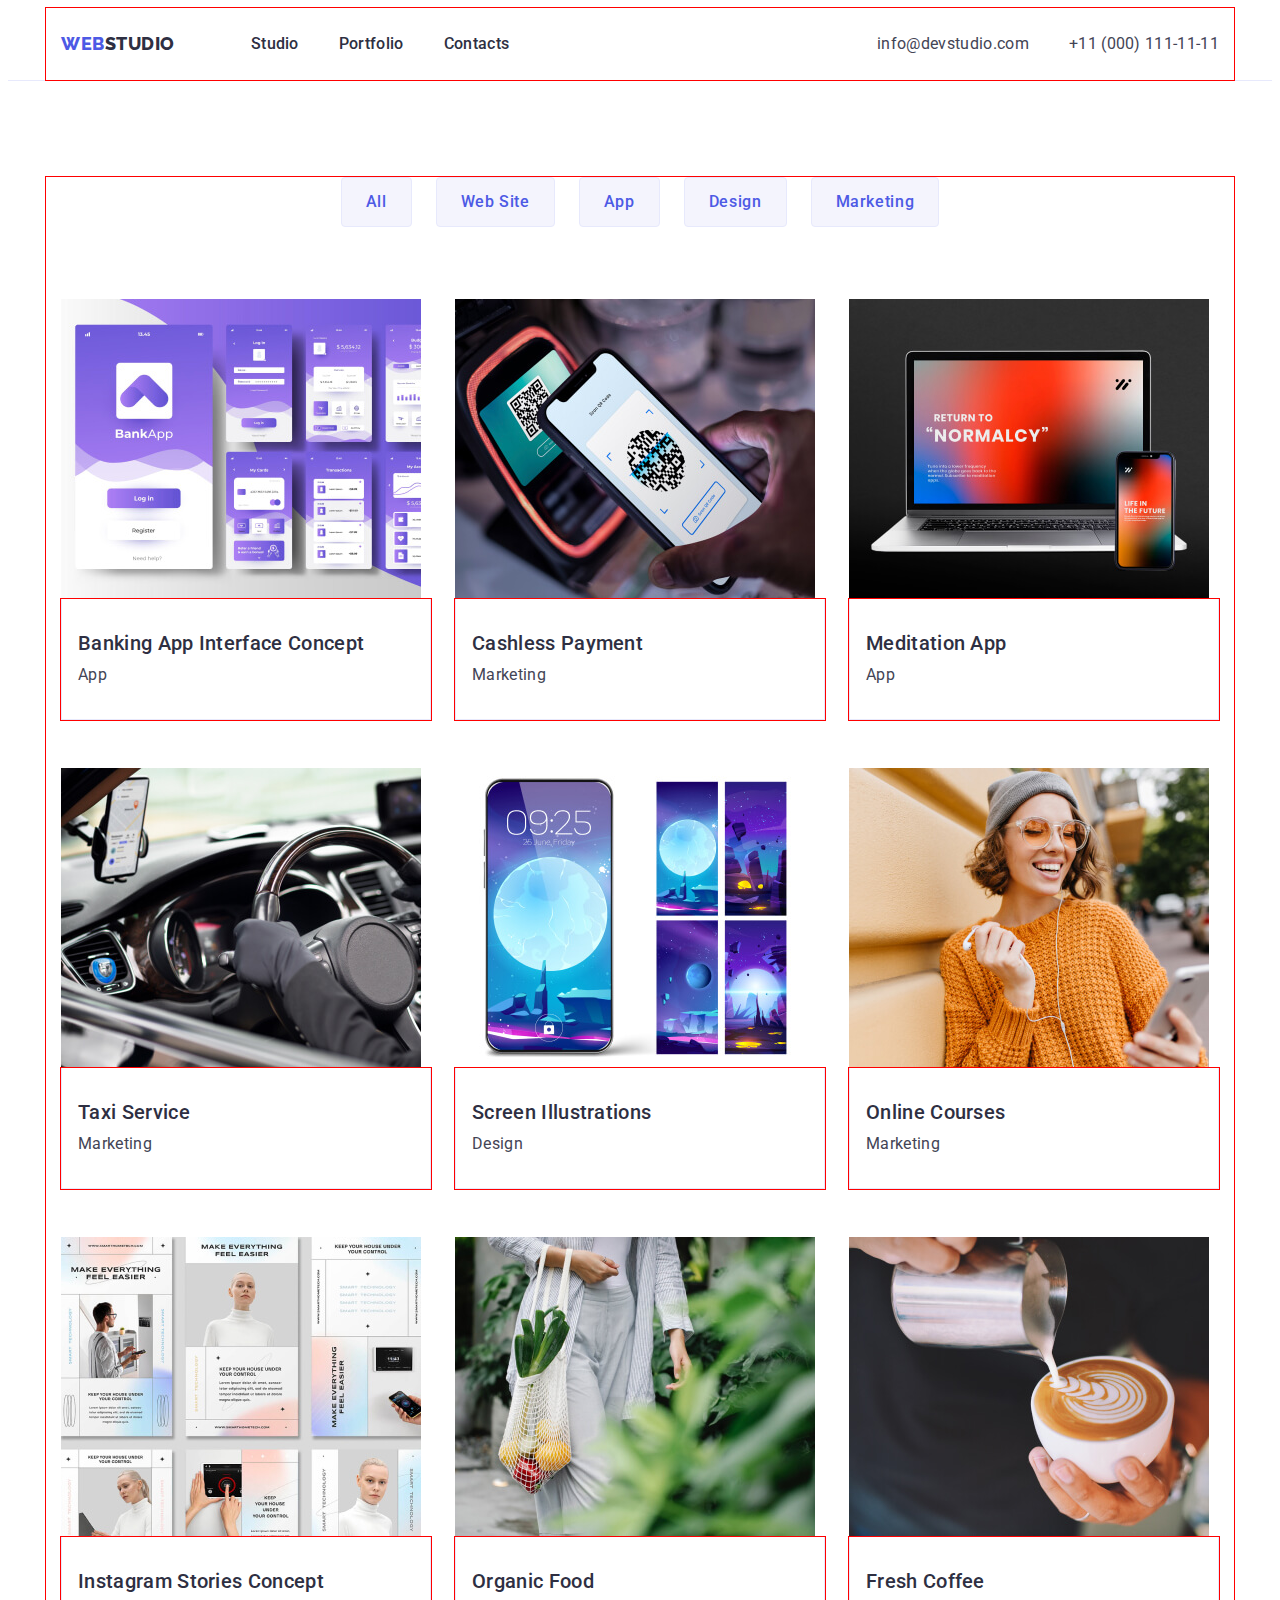
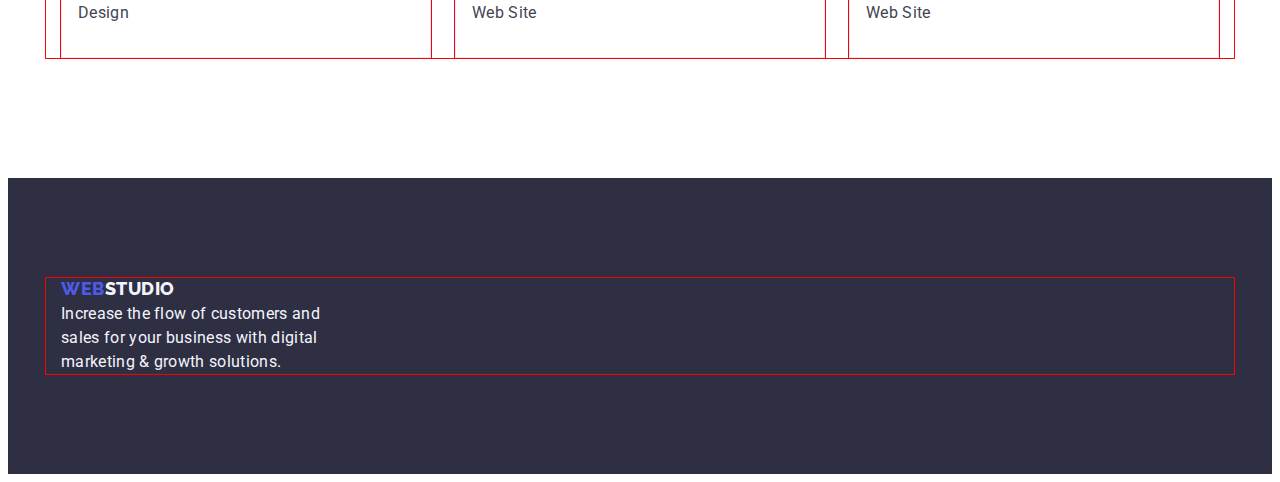
==== portfolio.html @ 62fdd1d8 "Initial commit" ====
<!DOCTYPE html>
<html lang="en">
  <head>
    <meta charset="UTF-8" />
    <meta http-equiv="X-UA-Compatible" content="IE=edge" />
    <meta name="viewport" content="width=device-width, initial-scale=1.0" />
    <title>WebStudio</title>
    <!-- Fonts -->
    <link rel="preconnect" href="https://fonts.googleapis.com" />
    <link rel="preconnect" href="https://fonts.gstatic.com" crossorigin />
    <link
      href="https://fonts.googleapis.com/css2?family=Raleway:wght@800&family=Roboto:ital,wght@0,400;0,500;1,700&display=swap"
      rel="stylesheet"
    />
    <!-- Normalize -->
    <link rel="stylesheet" href="https://cdnjs.cloudflare.com/ajax/libs/modern-normalize/1.1.0/modern-normalize.min.css" integrity="sha512-wpPYUAdjBVSE4KJnH1VR1HeZfpl1ub8YT/NKx4PuQ5NmX2tKuGu6U/JRp5y+Y8XG2tV+wKQpNHVUX03MfMFn9Q==" crossorigin="anonymous" referrerpolicy="no-referrer" />
    <link rel="stylesheet" href="./css/styles.css" />
  </head>
  <body>
    <!-- header -->
    <!-- header -->
    <header class="header">
      <div class="header-container container">
        <nav class="header-nav">
          <a class="logo-web link" href="./index.html"
            >WEB<span class="logo-black link">Studio</span></a
          >
          <ul class="list nav-menu">
            <li class="nav-item">
              <a class="nav-text link" href="./index.html">Studio</a>
            </li>
            <li class="nav-item">
              <a class="nav-text link" href="./portfolio.html">Portfolio</a>
            </li>
            <li class="nav-item">
              <a class="nav-text link" href="">Contacts</a>
            </li>
          </ul>
        </nav>
        <address>
          <ul class="list adress-menu">
            <li class="adress-item">
              <a
                class="address-text link"
                href="mailto:info@devstudio.com"
                target="_blank"
                rel="noopener noreferrer"
                >info@devstudio.com</a
              >
            </li>
            <li>
              <a class="address-text link" href="tel:+110001111111">+11 (000) 111-11-11</a>
            </li>
          </ul>
        </address>
      </div>
    </header>

    <!-- main -->
    <main>
      <!-- filter menu -->
      <section class="portfolio">
        <div class="container">
          <h1 class="h2-hidden">portfolio</h1>
          <ul class="list filter-menu">
            <li>
              <button class="button-filter" type="button">All</button>
            </li>
            <li>
              <button class="button-filter" type="button">Web Site</button>
            </li>
            <li>
              <button class="button-filter" type="button">App</button>
            </li>
            <li>
              <button class="button-filter" type="button">Design</button>
            </li>
            <li>
              <button class="button-filter" type="button">Marketing</button>
            </li>
          </ul>

          <!-- porfolio -->

          <ul class="list portfolio-menu">
            <li class="portfolio-item">
              <a class="list link" href="">
                <img
                  src="./images/img1.jpg"
                  alt="app Banking App Interface Concept"
                  width="360"
                  height="300"
                />
                <div class="portfolio-card">
                  <h2 class="subtitle subtitle-card"> Banking App Interface Concept </h2>
                  <p class="text-main text-card">App</p>
                </div>
              </a>
            </li>
            <li class="portfolio-item">
              <a class="list link" href="">
                <img
                  src="./images/img2.jpg"
                  alt="Marketing Cashless Payment"
                  width="360"
                  height="300"
                />
                <div class="portfolio-card">
                  <h2 class="subtitle subtitle-card"> Cashless Payment </h2>
                  <p class="text-main text-card">Marketing</p>
                </div>
              </a>
            </li>
            <li class="portfolio-item">
              <a class="list link" href="">
                <img src="./images/img3.jpg" alt="App Meditation App" width="360" height="300" />
                <div class="portfolio-card">
                  <h2 class="subtitle subtitle-card">Meditation App</h2>
                  <p class="text-main text-card">App</p>
                </div>
              </a>
            </li>
            <li class="portfolio-item">
              <a class="list link" href="">
                <img
                  src="./images/img4.jpg"
                  alt="Marketing Taxi Service"
                  width="360"
                  height="300"
                />
                <div class="portfolio-card">
                  <h2 class="subtitle subtitle-card"> Taxi Service </h2>
                  <p class="text-main text-card">Marketing</p>
                </div>
              </a>
            </li>
            <li class="portfolio-item">
              <a class="list link" href="">
                <img
                  src="./images/img5.jpg"
                  alt="Design Screen Illustrations"
                  width="360"
                  height="300"
                />
                <div class="portfolio-card">
                  <h2 class="subtitle subtitle-card"> Screen Illustrations </h2>
                  <p class="text-main text-card">Design</p>
                </div>
              </a>
            </li>
            <li class="portfolio-item">
              <a class="list link" href="">
                <img
                  src="./images/img6.jpg"
                  alt="Marketing Online Courses"
                  width="360"
                  height="300"
                />
                <div class="portfolio-card">
                  <h2 class="subtitle subtitle-card"> Online Courses </h2>
                  <p class="text-main text-card">Marketing</p>
                </div>
              </a>
            </li>
            <li class="portfolio-item">
              <a class="list link" href="">
                <img
                  src="./images/img7.jpg"
                  alt="Design Instagram Stories Concept"
                  width="360"
                  height="300"
                />
                <div class="portfolio-card">
                  <h2 class="subtitle subtitle-card"> Instagram Stories Concept </h2>
                  <p class="text-main text-card">Design</p>
                </div>
              </a>
            </li>
            <li class="portfolio-item">
              <a class="list link" href="">
                <img src="./images/img8.jpg" alt="Web Site Organic Food" width="360" height="300" />
                <div class="portfolio-card">
                  <h2 class="subtitle subtitle-card"> Organic Food </h2>
                  <p class="text-main text-card">Web Site</p>
                </div>
              </a>
            </li>
            <li class="portfolio-item">
              <a class="list link" href="">
                <img src="./images/img9.jpg" alt="Web Site Fresh Coffee" width="360" height="300" />
                <div class="portfolio-card">
                  <h2 class="subtitle subtitle-card"> Fresh Coffee </h2>
                  <p class="text-main text-card">Web Site</p>
                </div>
              </a>
            </li>
          </ul>
        </div>
      </section>
    </main>
    <!-- footer -->
    <footer class="footer">
      <div class="container">
        <a class="logo-web link" href="./index.html"
          >Web<span class="logo-white link">Studio</span></a
        >
        <p class="text-footer">
          Increase the flow of customers and sales for your business with digital marketing & growth
          solutions.
        </p>
      </div>
    </footer>
  </body>
</html>
---- css/styles.css ----
:root {
  --outline: 1px solid red;
  --primary-brand: #4d5ae5;
  --pressed-state: #404bbf;
  --text-main: #434455;
  --hero-background: #2e2f42;
  --light-background: #f4f4fd;
  --white-background: #ffffff;
}
/* --reset-- */
h1,
h2,
h3,
h4,
h5,
h6,
p {
  margin: 0;
}
img {
  display: block;
  max-width: 100%;
  height: auto;
}
.link {
  color: currentColor;
  text-decoration: none;
}
.list {
  list-style: none;
  padding: 0;
  margin: 0;
}

button {
  font-family: inherit;
  color: currentColor;
  cursor: pointer;
}
/* --body-- */

body {
  background-color: var(--white-background, #ffffff);
  font-family: 'Roboto', sans-serif;
  font-weight: 400;
  font-size: 16px;
  line-height: 1.5;
  letter-spacing: 0.02em;
  color: var(--text-main, #434455);
}
.text-main {
  color: var(--text-main, #434455);
  letter-spacing: 0.02em;
}
.container {
  width: 1158px;
  margin-left: auto;
  margin-right: auto;
  padding-left: 15px;
  padding-right: 15px;
  outline: var(--outline);
}
/* --header-- */
.header {
  border-bottom: 1px solid #e7e9fc;
}
.header-container {
  display: flex;
  align-items: center;
  padding-left: 15px;
  padding-right: 15px;
  justify-content: space-between;
}
.header-nav {
  display: flex;
  align-items: center;
}
.logo-web {
  display: inline-block;
  margin-right: 76px;
  font-family: 'Raleway', sans-serif;
  font-style: normal;
  font-weight: 800;
  font-size: 18px;
  line-height: 1.17;
  letter-spacing: 0.03em;
  text-transform: uppercase;
  color: var(--primary-brand, #4d5ae5);
  text-decoration: none;
}
.logo-black {
  color: var(--hero-background, #2e2f42);
}
.nav-menu {
  display: flex;
  align-items: center;
  gap: 40px;
}
/*
.nav-item. {
  margin-right: 40px;
}
*/
.nav-text {
  display: inline-block;
  padding-top: 24px;
  padding-bottom: 24px;
  font-weight: 500;
  font-size: 16px;
  line-height: 1.5;
  color: var(--hero-background, #2e2f42);
}
.text-nav:hover,
.text-nav:focus {
  color: var(--pressed-state, #404bbf);
}
/*
.nav-menu .nav-item:last-child {
  margin-right: 0px;
}
*/
.adress-menu {
  display: flex;
  align-items: center;
  gap: 40px;
}
.address-text {
  display: inline-block;
  padding-top: 24px;
  padding-bottom: 24px;
  font-style: normal;
}
.link-contact:hover,
.link-contact:focus {
  font-style: normal;
  color: var(--pressed-state, #404bbf);
}
/*
.adress-menu .adress-item:last-child {
  margin-right: 0px;
}
*/
/* --hero-- */
.hero-container {
  padding-top: 188px;
  padding-bottom: 188px;
  background-color: var(--hero-background, #2e2f42);
}
.text-hero {
  margin-left: auto;
  margin-right: auto;
  padding-bottom: 47px;
  max-width: 496px;
  font-weight: 700;
  font-size: 56px;
  line-height: 1.07;
  color: var(--white-background, #ffffff);
}
.button-order {
  display: block;
  margin-left: auto;
  margin-right: auto;
  align-items: center;
  min-width: 169px;
  height: 56px;
  border: none;
  padding: 16px 32px;
  font-weight: 500;
  letter-spacing: 0.04em;
  color: var(--white-background, #ffffff);
  background-color: var(--primary-brand, #4d5ae5);
  box-shadow: 0px 4px 4px rgba(0, 0, 0, 0.15);
  border-radius: 4px;
}
.button-order:hover,
.button-order:focus {
  color: var(--white-background, #ffffff);
  background: var(--pressed-state, #404bbf);
}
/* --advantages-- */

.advantages-container {
  padding-top: 120px;
  padding-bottom: 120px;
}
.advantages-menu {
  display: flex;
  gap: 24px;
}
.list-advantages {
  width: calc((100% - 72px) / 4);
}
/*
  width: 264px;
  margin-right: 24px;*/
/*
.container-advantages .list-advantages:last-child {
  margin-right: 0px;
}
*/
.subtitle {
  font-weight: 500;
  font-size: 20px;
  line-height: 1.2;
  color: var(--hero-background, #2e2f42);
}
.subtitle-advantages {
  margin-bottom: 8px;
}
/* --worc-- */
.work-container {
  padding-bottom: 120px;
}
.title-work {
  margin-bottom: 72px;
}
.work-menu {
  display: flex;
  gap: 24px;
  /* justify-content: space-between;*/
}

.work-item {
  width: calc((100% - 48px) / 3);
  /* margin-right: 24px;*/
}

/* --Team-- */

.team {
  padding-top: 120px;
  padding-bottom: 120px;
  background-color: var(--light-background);
}
.title-team {
  margin-bottom: 72px;
}
.title {
  font-weight: 700;
  font-size: 36px;
  line-height: 1.11;
  text-align: center;
  text-transform: capitalize;
  color: var(--hero-background, #2e2f42);
}
.team-menu {
  display: flex;
  gap: 24px;
  /*justify-content: space-between;*/
}
.team-list {
  width: calc((100% - 3 * 24px) / 4);
}
.team-card {
  padding-top: 32px;
  padding-bottom: 32px;
  padding-left: 16px;
  padding-right: 16px;
  border-radius: 0px 0px 4px 4px;
  background-color: var(--white-background, #ffffff);
}
.subtitle-team {
  margin-bottom: 8px;
  text-align: center;
}
.text-team {
  text-align: center;
}
/* --footer-- */
.footer {
  padding-top: 100px;
  padding-bottom: 100px;
  background: var(--hero-background, #2e2f42);
}
.logo-web-margin {
  margin-bottom: 16px;
}
.logo-white {
  color: var(--light-background, #f4f4fd);
}
.text-footer {
  max-width: 264px;
  display: block;
  color: var(--light-background, #f4f4fd);
}
/* --page portfolio-- */
/* --filter-- */
.portfolio {
  padding-top: 96px;
  padding-bottom: 120px;
}
.filter-menu {
  display: flex;
  justify-content: center;
  gap: 24px;
  margin-bottom: 72px;
}
.button-filter {
  padding-top: 12px;
  padding-right: 24px;
  padding-bottom: 12px;
  padding-left: 24px;
  font-family: inherit;
  background: var(--light-background, #f4f4fd);
  border: 1px solid #e7e9fc;
  border-radius: 4px;
  font-size: 16px;
  line-height: 1.5;
  letter-spacing: 0.04em;
  font-weight: 500;
  display: flex;
  align-items: center;
  text-align: center;
  color: var(--primary-brand, #4d5ae5);
}
.button-filter:hover,
.button-filter:focus {
  background: var(--pressed-state, #404bbf);
  box-shadow: 0px 3px 1px rgba(0, 0, 0, 0.1), 0px 2px 1px rgba(0, 0, 0, 0.08),
    0px 2px 2px rgba(0, 0, 0, 0.12);
  border: 1px solid transparent;
  color: var(--white-background, #ffffff);
  cursor: pointer;
}
.portfolio-menu {
  display: flex;
  flex-wrap: wrap;
  column-gap: 24px;
  row-gap: 48px;
}
.portfolio-item {
  width: calc((100% - 48px) / 3);
}
.portfolio-card {
  outline: var(--outline);
  padding: 32px 16px;
  border: 1px solid #e7e9fc;
  border-top: none;
}
/* 
.porfolio-menu div :nth-child(3n) {
  margin-right: 0px;
}
.porfolio-menu div :nth-last-child(-n + 3) {
  padding-bottom: 120px;
}
*/
.subtitle-card {
  margin-bottom: 8px;
}

.h2-hidden {
  position: absolute;
  width: 1px;
  height: 1px;
  margin: -1px;
  border: 0;
  padding: 0;
  white-space: nowrap;
  clip-path: inset(100%);
  clip: rect(0 0 0 0);
  overflow: hidden;
}
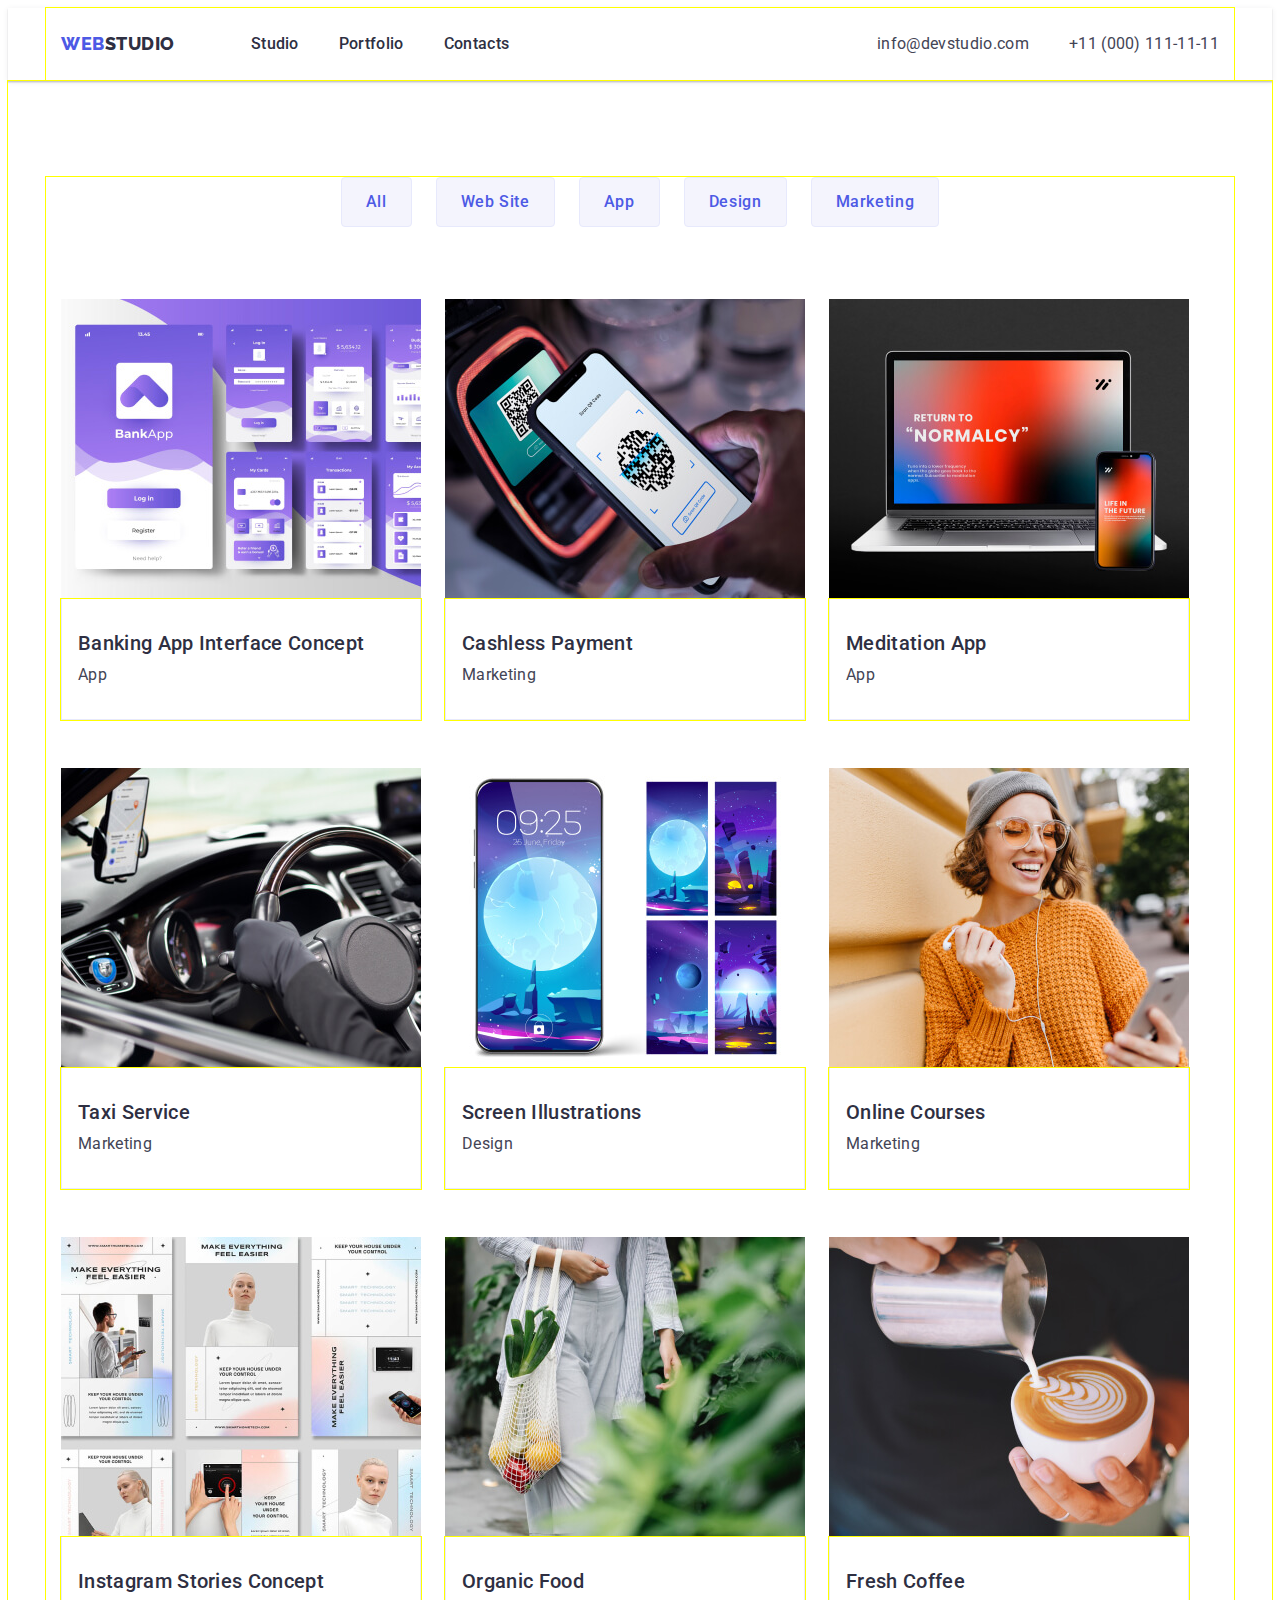
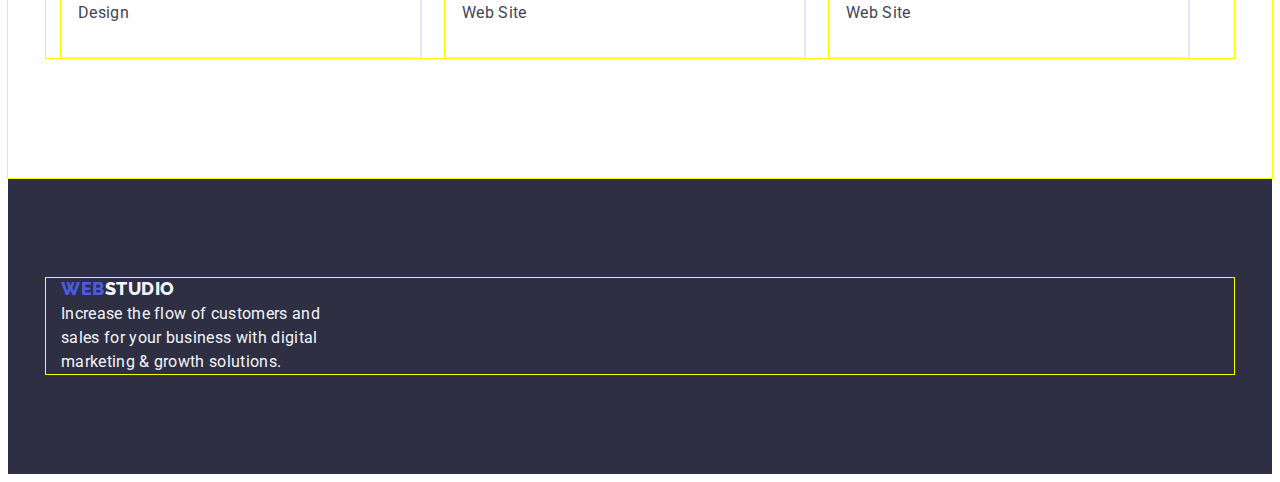
==== commit 271e7b3b: "правки" ====
--- a/portfolio.html
+++ b/portfolio.html
@@ -84,7 +84,7 @@
 
           <ul class="list portfolio-menu">
             <li class="portfolio-item">
-              <a class="list link" href="">
+              <a class="portfolio-item link" href="">
                 <img
                   src="./images/img1.jpg"
                   alt="app Banking App Interface Concept"
--- a/css/styles.css
+++ b/css/styles.css
@@ -1,11 +1,15 @@
 :root {
-  --outline: 1px solid red;
+  --outline: 1px solid yellow;
   --primary-brand: #4d5ae5;
   --pressed-state: #404bbf;
   --text-main: #434455;
   --hero-background: #2e2f42;
   --light-background: #f4f4fd;
   --white-background: #ffffff;
+  --social-icon: #31d0aa;
+}
+section {
+  outline: var(--outline);
 }
 /* --reset-- */
 h1,
@@ -63,6 +67,8 @@
 /* --header-- */
 .header {
   border-bottom: 1px solid #e7e9fc;
+  box-shadow: 0px 2px 1px rgba(46, 47, 66, 0.08), 0px 1px 1px rgba(46, 47, 66, 0.16),
+    0px 1px 6px rgba(46, 47, 66, 0.08);
 }
 .header-container {
   display: flex;
@@ -96,11 +102,6 @@
   align-items: center;
   gap: 40px;
 }
-/*
-.nav-item. {
-  margin-right: 40px;
-}
-*/
 .nav-text {
   display: inline-block;
   padding-top: 24px;
@@ -114,11 +115,6 @@
 .text-nav:focus {
   color: var(--pressed-state, #404bbf);
 }
-/*
-.nav-menu .nav-item:last-child {
-  margin-right: 0px;
-}
-*/
 .adress-menu {
   display: flex;
   align-items: center;
@@ -135,16 +131,18 @@
   font-style: normal;
   color: var(--pressed-state, #404bbf);
 }
-/*
-.adress-menu .adress-item:last-child {
-  margin-right: 0px;
-}
-*/
 /* --hero-- */
 .hero-container {
+  margin: auto;
   padding-top: 188px;
   padding-bottom: 188px;
+  max-width: 1440px;
+  background-repeat: no-repeat;
+  background-position: center;
+  background-size: cover;
   background-color: var(--hero-background, #2e2f42);
+  background-image: linear-gradient(rgba(46, 47, 66, 0.7), rgba(46, 47, 66, 0.7)),
+    url(../images/img-name.jpg);
 }
 .text-hero {
   margin-left: auto;
@@ -178,7 +176,6 @@
   background: var(--pressed-state, #404bbf);
 }
 /* --advantages-- */
-
 .advantages-container {
   padding-top: 120px;
   padding-bottom: 120px;
@@ -187,17 +184,19 @@
   display: flex;
   gap: 24px;
 }
+.advantege-container-icon {
+  margin-bottom: 8px;
+  display: flex;
+  align-items: center;
+  justify-content: center;
+  height: 112px;
+  background-color: #f4f4fd;
+  border-radius: 4px;
+  cursor: pointer;
+}
 .list-advantages {
   width: calc((100% - 72px) / 4);
 }
-/*
-  width: 264px;
-  margin-right: 24px;*/
-/*
-.container-advantages .list-advantages:last-child {
-  margin-right: 0px;
-}
-*/
 .subtitle {
   font-weight: 500;
   font-size: 20px;
@@ -217,16 +216,15 @@
 .work-menu {
   display: flex;
   gap: 24px;
-  /* justify-content: space-between;*/
 }
 
 .work-item {
   width: calc((100% - 48px) / 3);
-  /* margin-right: 24px;*/
-}
-
+}
 /* --Team-- */
-
+.team-color {
+  padding-bottom: 32px;
+}
 .team {
   padding-top: 120px;
   padding-bottom: 120px;
@@ -246,10 +244,12 @@
 .team-menu {
   display: flex;
   gap: 24px;
-  /*justify-content: space-between;*/
 }
 .team-list {
   width: calc((100% - 3 * 24px) / 4);
+  box-shadow: 0px 1px 6px rgba(46, 47, 66, 0.08), 0px 1px 1px rgba(46, 47, 66, 0.16),
+    0px 2px 1px rgba(46, 47, 66, 0.08);
+  border-radius: 0px 0px 4px 4px;
 }
 .team-card {
   padding-top: 32px;
@@ -266,12 +266,83 @@
 .text-team {
   text-align: center;
 }
+
+.team-card-menu {
+  display: flex;
+  justify-content: center;
+  gap: 24px;
+}
+.team-card-list {
+  width: 40px;
+  height: 40px;
+
+  /* outline: var(--outline); */
+}
+.team-card-item {
+  display: flex;
+  align-items: center;
+  justify-content: center;
+  width: 100%;
+  height: 100%;
+  border-radius: 50%;
+  background-color: var(--primary-brand);
+  fill: #fff;
+}
+.team-card-list :hover,
+.team-card-list :focus {
+  background-color: var(--pressed-state);
+}
+
+  .customers {
+  padding-top: 120px;
+  padding-bottom: 120px;
+}
+.customers-title {
+  margin-bottom: 72px;
+  line-height: 1.1;
+}
+
+.customers-menu {
+  display: flex;
+  gap: 24px;
+}
+.customers-list {
+  height: 88px;
+  width: calc((100% - 120px) / 6);
+}
+
+.customers-item {
+  display: flex;
+  align-items: center;
+  justify-content: center;
+  width: 100%;
+  height: 100%;
+  border: 1px solid #8e8f99;
+  border-radius: 4px;
+  color: #8e8f99;
+  fill: currentColor;
+  outline: var(--outline);
+}
+
+.customers-item :hover,
+.customers-item :focus {
+  border-color: #404bbf;
+  color: #404bbf;
+}
 /* --footer-- */
 .footer {
   padding-top: 100px;
   padding-bottom: 100px;
   background: var(--hero-background, #2e2f42);
 }
+.footer-container {
+  display: flex;
+  align-items: baseline;
+  gap: 120px;
+}
+.footer-container-logo {
+  margin-right: 120px;
+}
 .logo-web-margin {
   margin-bottom: 16px;
 }
@@ -283,7 +354,41 @@
   display: block;
   color: var(--light-background, #f4f4fd);
 }
-/* --page portfolio-- */
+.footer-text-social {
+  font-weight: 500;
+  font-size: 16px;
+  line-height: 1.5;
+  letter-spacing: 0.02em;
+  color: #ffffff;
+  margin-bottom: 16px;
+}
+.footer-menu {
+  display: flex;
+  margin-bottom: 16px;
+  gap: 16px;
+}
+.footer-list {
+  width: 40px;
+  height: 40px;
+}
+.footer-item {
+  width: 100%;
+  height: 100%;
+  background-color: var(--primary-brand);
+  border-radius: 50%;
+  display: flex;
+  align-items: center;
+  justify-content: center;
+}
+.footer-item :hover,
+.footer-item :focus {
+  background-color: #31d0aa;
+}
+.footer-icon {
+  fill: #f4f4fd;
+}
+/* --p
+age portfolio-- */
 /* --filter-- */
 .portfolio {
   padding-top: 96px;
@@ -328,8 +433,15 @@
   column-gap: 24px;
   row-gap: 48px;
 }
+.portfolio-list {
+  width: calc((100% - 48px) / 3);
+}
 .portfolio-item {
-  width: calc((100% - 48px) / 3);
+  display: block;
+  }
+.button-filter:hover,
+.button-filter:focus {
+  box-shadow: 0px 1px 6px rgba(46, 47, 66, 0.08), 0px 1px 1px rgba(46, 47, 66, 0.16), 0px 2px 1px rgba(46, 47, 66, 0.08);
 }
 .portfolio-card {
   outline: var(--outline);
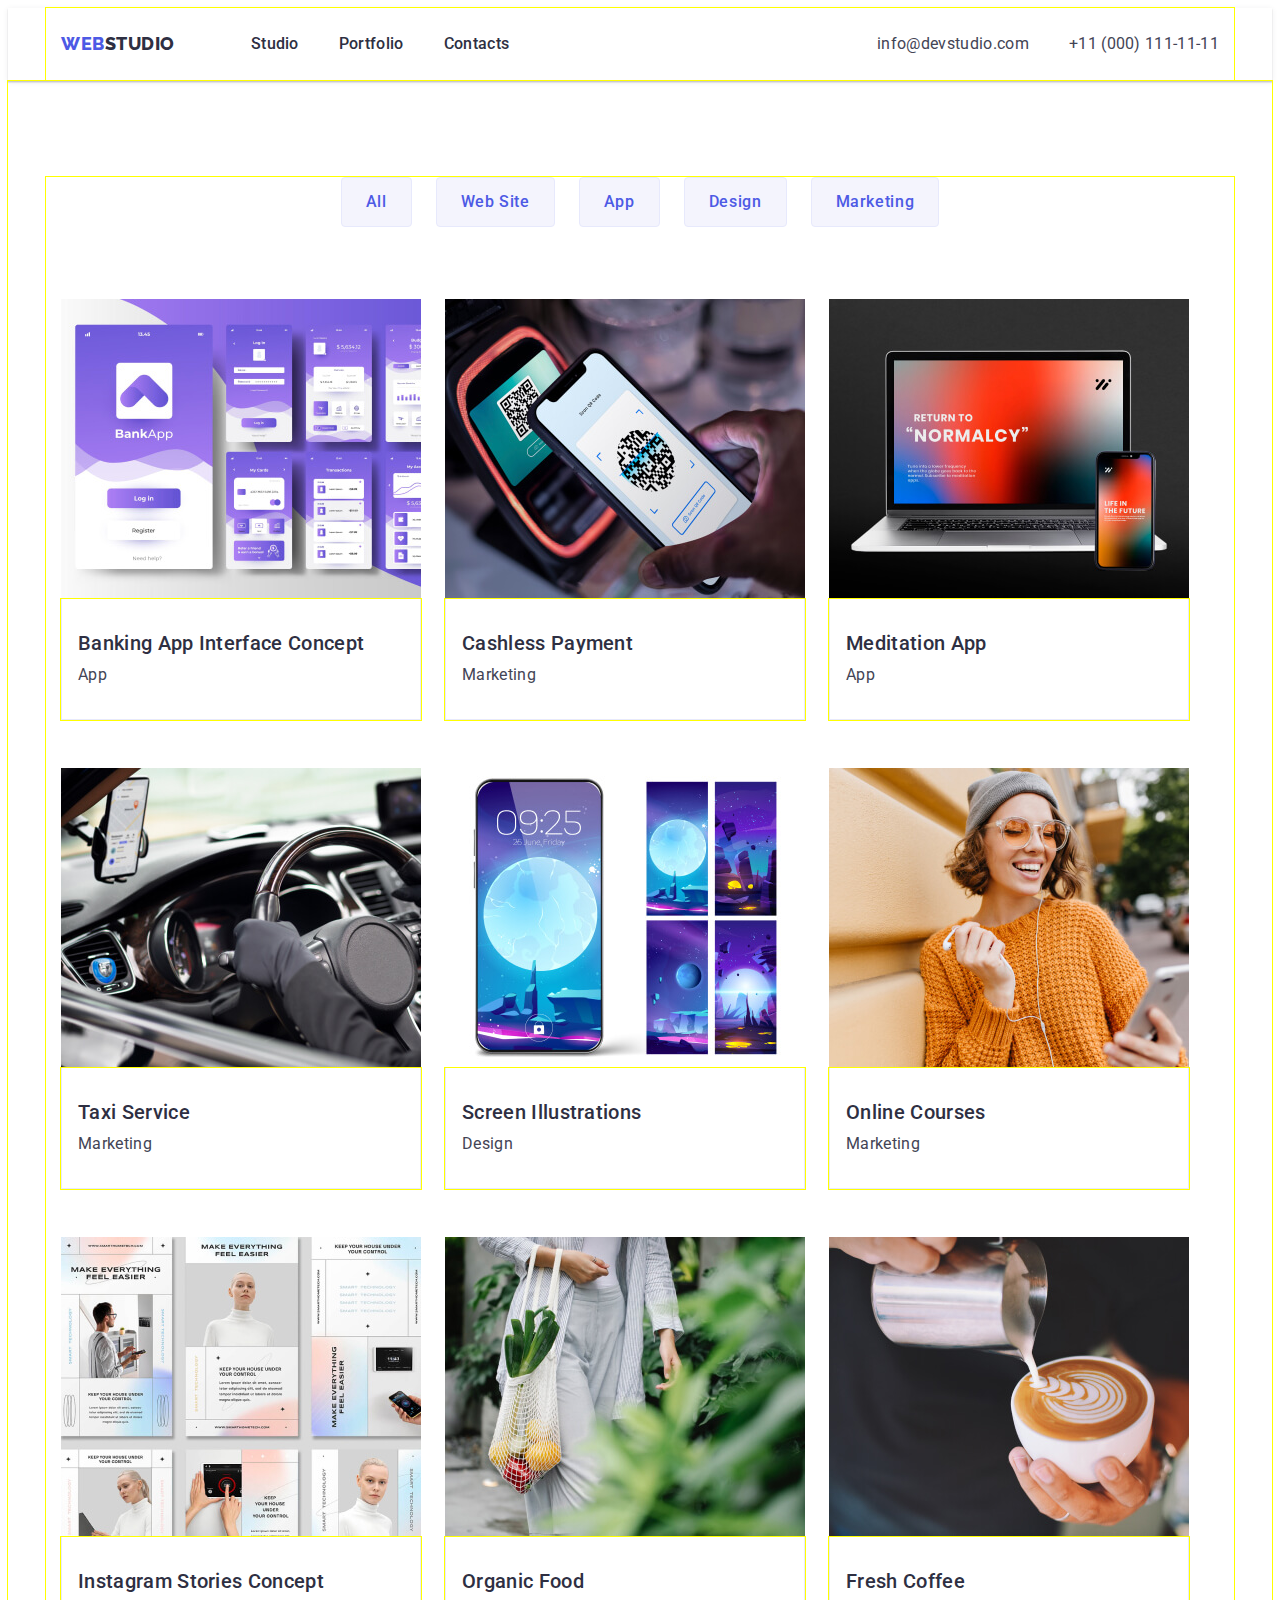
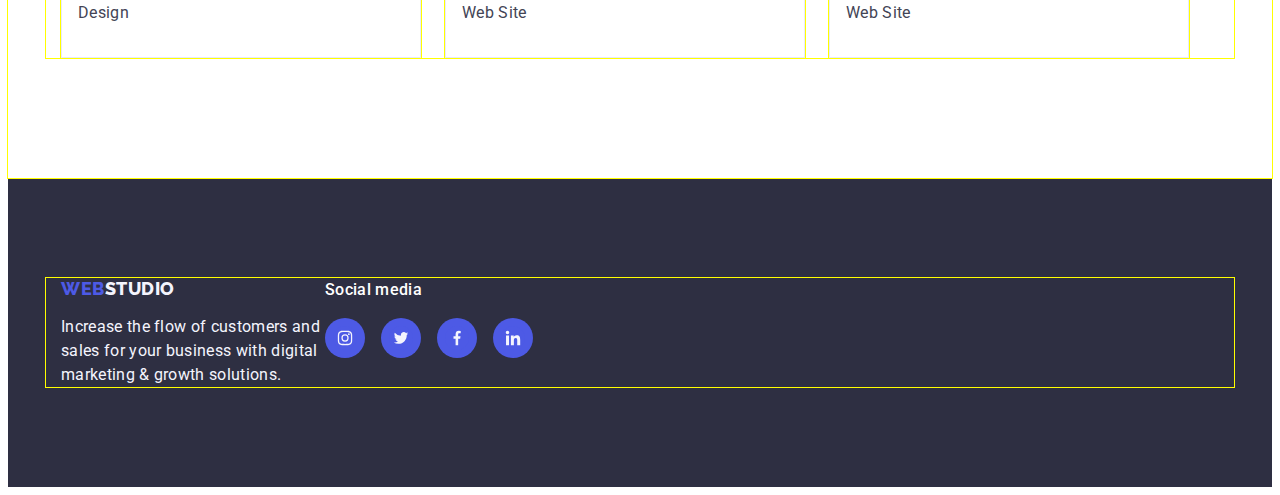
==== commit 43891ad9: "правкааааа" ====
--- a/portfolio.html
+++ b/portfolio.html
@@ -13,13 +13,19 @@
       rel="stylesheet"
     />
     <!-- Normalize -->
-    <link rel="stylesheet" href="https://cdnjs.cloudflare.com/ajax/libs/modern-normalize/1.1.0/modern-normalize.min.css" integrity="sha512-wpPYUAdjBVSE4KJnH1VR1HeZfpl1ub8YT/NKx4PuQ5NmX2tKuGu6U/JRp5y+Y8XG2tV+wKQpNHVUX03MfMFn9Q==" crossorigin="anonymous" referrerpolicy="no-referrer" />
+    <link
+      rel="stylesheet"
+      href="https://cdnjs.cloudflare.com/ajax/libs/modern-normalize/1.1.0/modern-normalize.min.css"
+      integrity="sha512-wpPYUAdjBVSE4KJnH1VR1HeZfpl1ub8YT/NKx4PuQ5NmX2tKuGu6U/JRp5y+Y8XG2tV+wKQpNHVUX03MfMFn9Q=="
+      crossorigin="anonymous"
+      referrerpolicy="no-referrer"
+    />
     <link rel="stylesheet" href="./css/styles.css" />
   </head>
   <body>
     <!-- header -->
     <!-- header -->
-    <header class="header">
+     <header class="header">
       <div class="header-container container">
         <nav class="header-nav">
           <a class="logo-web link" href="./index.html"
@@ -37,7 +43,7 @@
             </li>
           </ul>
         </nav>
-        <address>
+        <address class="adress-nav">
           <ul class="list adress-menu">
             <li class="adress-item">
               <a
@@ -56,6 +62,7 @@
       </div>
     </header>
 
+
     <!-- main -->
     <main>
       <!-- filter menu -->
@@ -199,15 +206,50 @@
       </section>
     </main>
     <!-- footer -->
-    <footer class="footer">
-      <div class="container">
-        <a class="logo-web link" href="./index.html"
-          >Web<span class="logo-white link">Studio</span></a
-        >
-        <p class="text-footer">
-          Increase the flow of customers and sales for your business with digital marketing & growth
-          solutions.
-        </p>
+   <footer class="footer">
+      <div class="container footer-container">
+        <div claass="footer-container-logo">
+          <a class="logo-web link logo-web-margin" href="./index.html"
+            >Web<span class="logo-white link">Studio</span></a
+          >
+          <p class="text-footer">
+            Increase the flow of customers and sales for your business with digital marketing &
+            growth solutions.
+          </p>
+        </div>
+        <div class="">
+          <p class="footer-text-social">Social media</p>
+          <ul class="footer-menu list">
+            <li class="footer-list">
+              <a class="footer-item" href="" target="_blank" rel="noopener noreferrer">
+                <svg class="footer-icon" width="24" height="24">
+                  <use href="./images/icons.svg#icon-instagram2"></use>
+                </svg>
+              </a>
+            </li>
+            <li class="footer-list">
+              <a class="footer-item" href="" target="_blank" rel="noopener noreferrer">
+                <svg class="footer-icon" width="24" height="24">
+                  <use href="./images/icons.svg#icon-tweeter2"></use>
+                </svg>
+              </a>
+            </li>
+            <li class="footer-list">
+              <a class="footer-item" href="" target="_blank" rel="noopener noreferrer">
+                <svg class="footer-icon" width="24" height="24">
+                  <use href="./images/icons.svg#icon-facebook2"></use>
+                </svg>
+              </a>
+            </li>
+            <li class="footer-list">
+              <a class="footer-item" href="" target="_blank" rel="noopener noreferrer">
+                <svg class="footer-icon" width="24" height="24">
+                  <use href="./images/icons.svg#icon-linkedin2"></use>
+                </svg>
+              </a>
+            </li>
+          </ul>
+        </div>
       </div>
     </footer>
   </body>
--- a/css/styles.css
+++ b/css/styles.css
@@ -293,7 +293,7 @@
   background-color: var(--pressed-state);
 }
 
-  .customers {
+.customers {
   padding-top: 120px;
   padding-bottom: 120px;
 }
@@ -321,12 +321,11 @@
   border-radius: 4px;
   color: #8e8f99;
   fill: currentColor;
-  outline: var(--outline);
 }
 
 .customers-item :hover,
 .customers-item :focus {
-  border-color: #404bbf;
+  border-color: 1px solid #404bbf;
   color: #404bbf;
 }
 /* --footer-- */
@@ -338,7 +337,6 @@
 .footer-container {
   display: flex;
   align-items: baseline;
-  gap: 120px;
 }
 .footer-container-logo {
   margin-right: 120px;
@@ -372,23 +370,23 @@
   height: 40px;
 }
 .footer-item {
+  display: flex;
+  align-items: center;
+  justify-content: center;
   width: 100%;
   height: 100%;
+  border-radius: 50%;
   background-color: var(--primary-brand);
-  border-radius: 50%;
-  display: flex;
-  align-items: center;
-  justify-content: center;
-}
-.footer-item :hover,
-.footer-item :focus {
+  
+}
+.footer-list :hover,
+.footer-list :focus {
   background-color: #31d0aa;
 }
 .footer-icon {
   fill: #f4f4fd;
 }
-/* --p
-age portfolio-- */
+/* --page portfolio-- */
 /* --filter-- */
 .portfolio {
   padding-top: 96px;
@@ -418,11 +416,10 @@
   text-align: center;
   color: var(--primary-brand, #4d5ae5);
 }
-.button-filter:hover,
-.button-filter:focus {
+.button-filter :hover,
+.button-filter :focus {
   background: var(--pressed-state, #404bbf);
-  box-shadow: 0px 3px 1px rgba(0, 0, 0, 0.1), 0px 2px 1px rgba(0, 0, 0, 0.08),
-    0px 2px 2px rgba(0, 0, 0, 0.12);
+   box-shadow: 0px 3px 1px rgba(0, 0, 0, 0.1), 0px 2px 1px rgba(0, 0, 0, 0.08), 0px 2px 2px rgba(0, 0, 0, 0.12);  
   border: 1px solid transparent;
   color: var(--white-background, #ffffff);
   cursor: pointer;
@@ -438,10 +435,11 @@
 }
 .portfolio-item {
   display: block;
-  }
-.button-filter:hover,
-.button-filter:focus {
-  box-shadow: 0px 1px 6px rgba(46, 47, 66, 0.08), 0px 1px 1px rgba(46, 47, 66, 0.16), 0px 2px 1px rgba(46, 47, 66, 0.08);
+}
+.button-filter :hover,
+.button-filter :focus {
+  box-shadow: 0px 1px 6px rgba(46, 47, 66, 0.08), 0px 1px 1px rgba(46, 47, 66, 0.16),
+    0px 2px 1px rgba(46, 47, 66, 0.08);
 }
 .portfolio-card {
   outline: var(--outline);
@@ -449,14 +447,6 @@
   border: 1px solid #e7e9fc;
   border-top: none;
 }
-/* 
-.porfolio-menu div :nth-child(3n) {
-  margin-right: 0px;
-}
-.porfolio-menu div :nth-last-child(-n + 3) {
-  padding-bottom: 120px;
-}
-*/
 .subtitle-card {
   margin-bottom: 8px;
 }
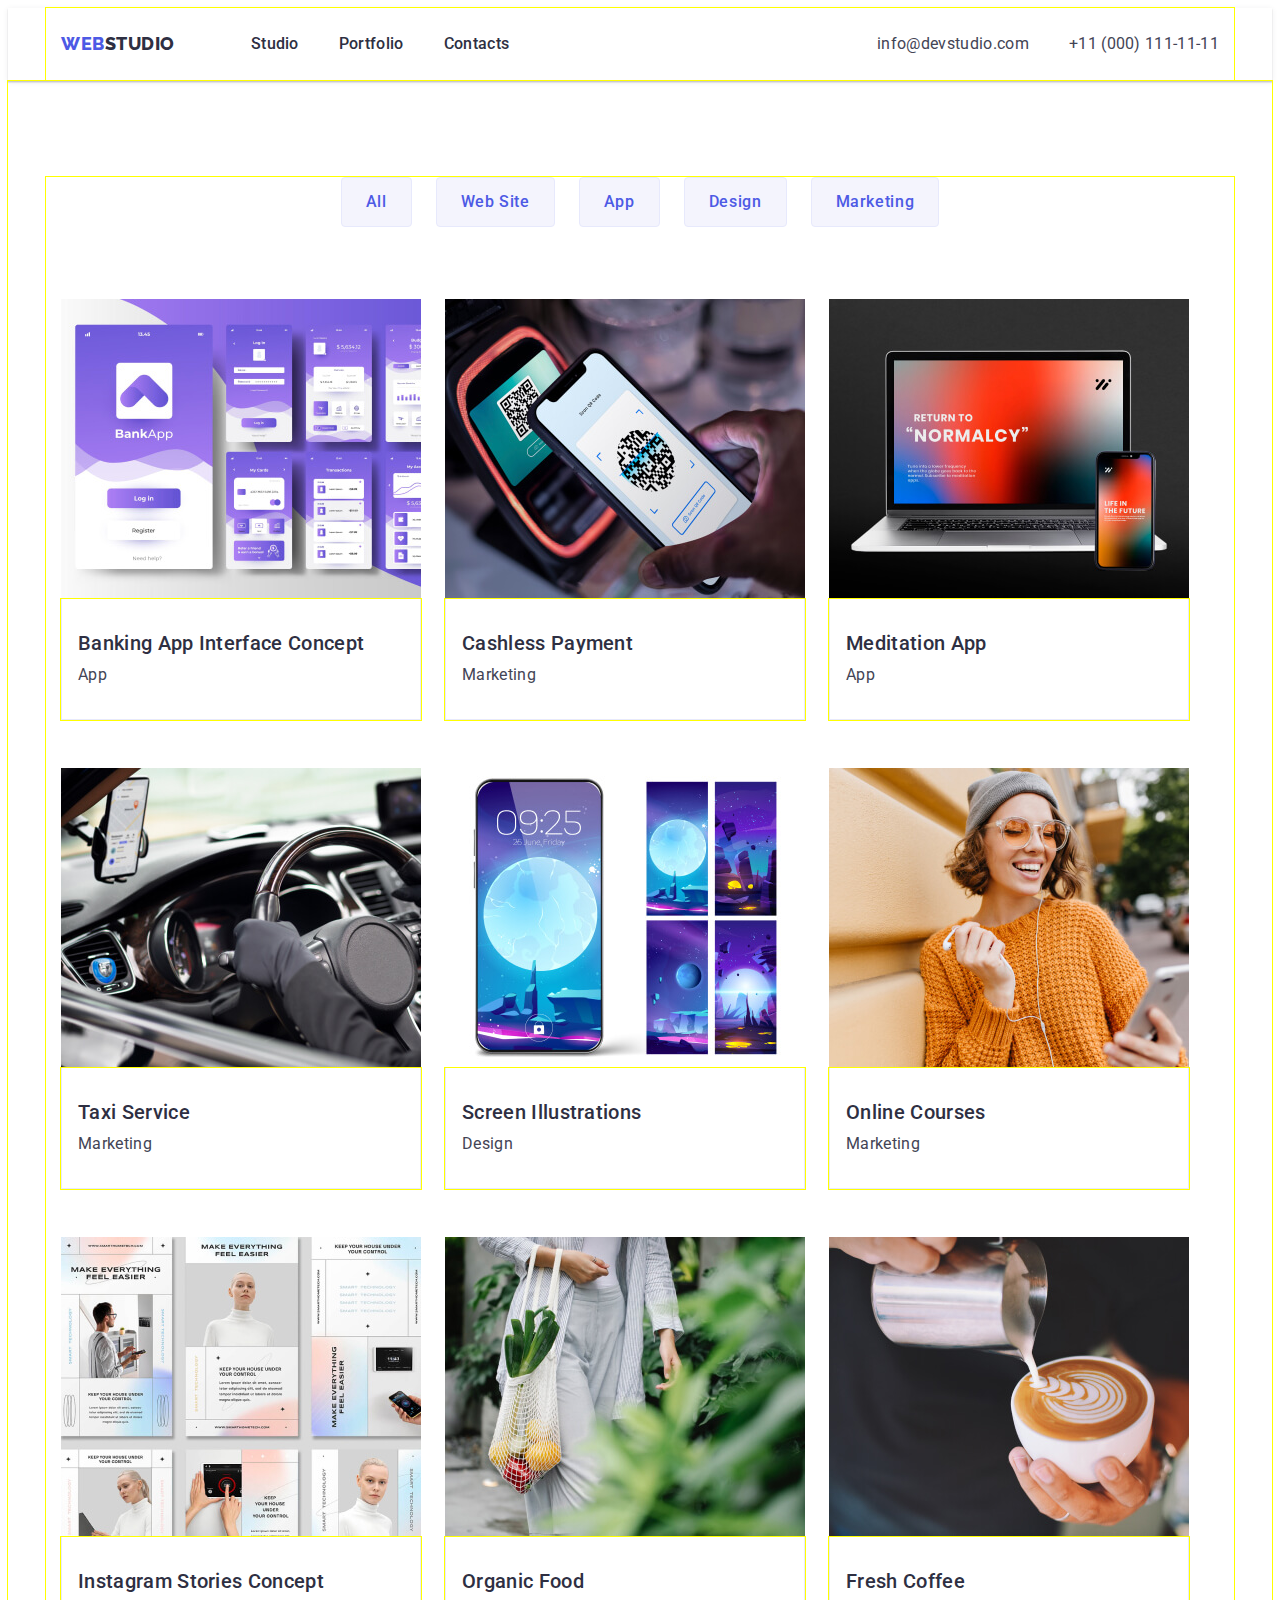
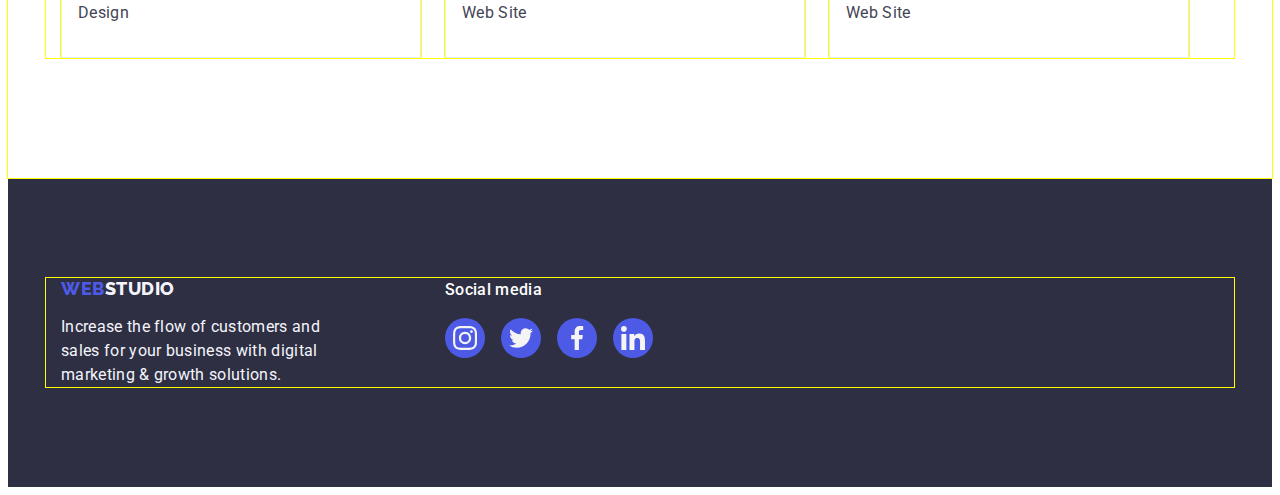
==== commit 82511123: "правка" ====
--- a/portfolio.html
+++ b/portfolio.html
@@ -25,7 +25,7 @@
   <body>
     <!-- header -->
     <!-- header -->
-     <header class="header">
+    <header class="header">
       <div class="header-container container">
         <nav class="header-nav">
           <a class="logo-web link" href="./index.html"
@@ -62,7 +62,6 @@
       </div>
     </header>
 
-
     <!-- main -->
     <main>
       <!-- filter menu -->
@@ -206,9 +205,9 @@
       </section>
     </main>
     <!-- footer -->
-   <footer class="footer">
+     <footer class="footer">
       <div class="container footer-container">
-        <div claass="footer-container-logo">
+        <div class="footer-container-logo">
           <a class="logo-web link logo-web-margin" href="./index.html"
             >Web<span class="logo-white link">Studio</span></a
           >
@@ -223,28 +222,28 @@
             <li class="footer-list">
               <a class="footer-item" href="" target="_blank" rel="noopener noreferrer">
                 <svg class="footer-icon" width="24" height="24">
-                  <use href="./images/icons.svg#icon-instagram2"></use>
-                </svg>
-              </a>
-            </li>
-            <li class="footer-list">
-              <a class="footer-item" href="" target="_blank" rel="noopener noreferrer">
-                <svg class="footer-icon" width="24" height="24">
-                  <use href="./images/icons.svg#icon-tweeter2"></use>
-                </svg>
-              </a>
-            </li>
-            <li class="footer-list">
-              <a class="footer-item" href="" target="_blank" rel="noopener noreferrer">
-                <svg class="footer-icon" width="24" height="24">
-                  <use href="./images/icons.svg#icon-facebook2"></use>
-                </svg>
-              </a>
-            </li>
-            <li class="footer-list">
-              <a class="footer-item" href="" target="_blank" rel="noopener noreferrer">
-                <svg class="footer-icon" width="24" height="24">
-                  <use href="./images/icons.svg#icon-linkedin2"></use>
+                  <use href="./images/icons.svg#icon-instagram1"></use>
+                </svg>
+              </a>
+            </li>
+            <li class="footer-list">
+              <a class="footer-item" href="" target="_blank" rel="noopener noreferrer">
+                <svg class="footer-icon" width="24" height="24">
+                  <use href="./images/icons.svg#icon-twitter1"></use>
+                </svg>
+              </a>
+            </li>
+            <li class="footer-list">
+              <a class="footer-item" href="" target="_blank" rel="noopener noreferrer">
+                <svg class="footer-icon" width="24" height="24">
+                  <use href="./images/icons.svg#icon-facebook1"></use>
+                </svg>
+              </a>
+            </li>
+            <li class="footer-list">
+              <a class="footer-item" href="" target="_blank" rel="noopener noreferrer">
+                <svg class="footer-icon" width="24" height="24">
+                  <use href="./images/icons.svg#icon-linkedin1"></use>
                 </svg>
               </a>
             </li>
--- a/css/styles.css
+++ b/css/styles.css
@@ -323,9 +323,9 @@
   fill: currentColor;
 }
 
-.customers-item :hover,
-.customers-item :focus {
-  border-color: 1px solid #404bbf;
+.customers-list :hover,
+.customers-list :focus {
+  border-color: #404bbf;
   color: #404bbf;
 }
 /* --footer-- */
@@ -377,14 +377,11 @@
   height: 100%;
   border-radius: 50%;
   background-color: var(--primary-brand);
-  
+  fill: #f4f4f4;
 }
 .footer-list :hover,
 .footer-list :focus {
   background-color: #31d0aa;
-}
-.footer-icon {
-  fill: #f4f4fd;
 }
 /* --page portfolio-- */
 /* --filter-- */
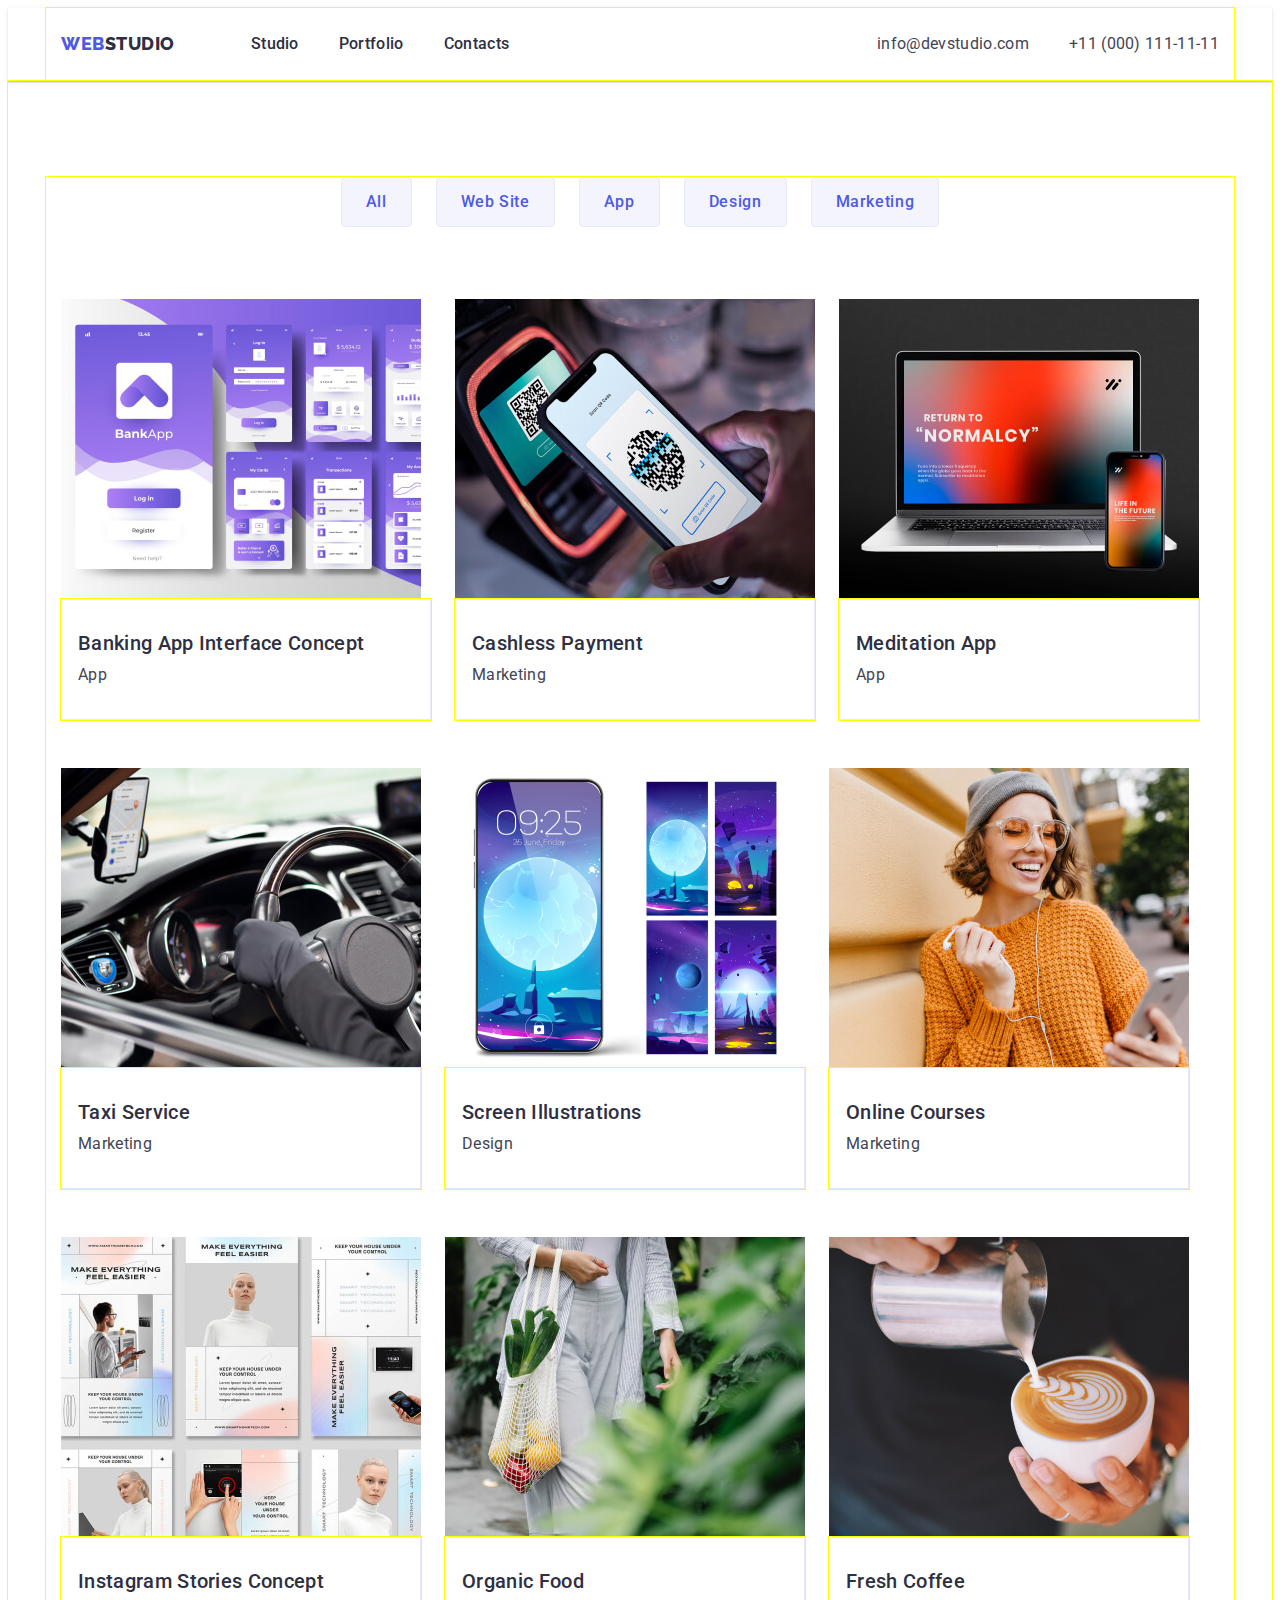
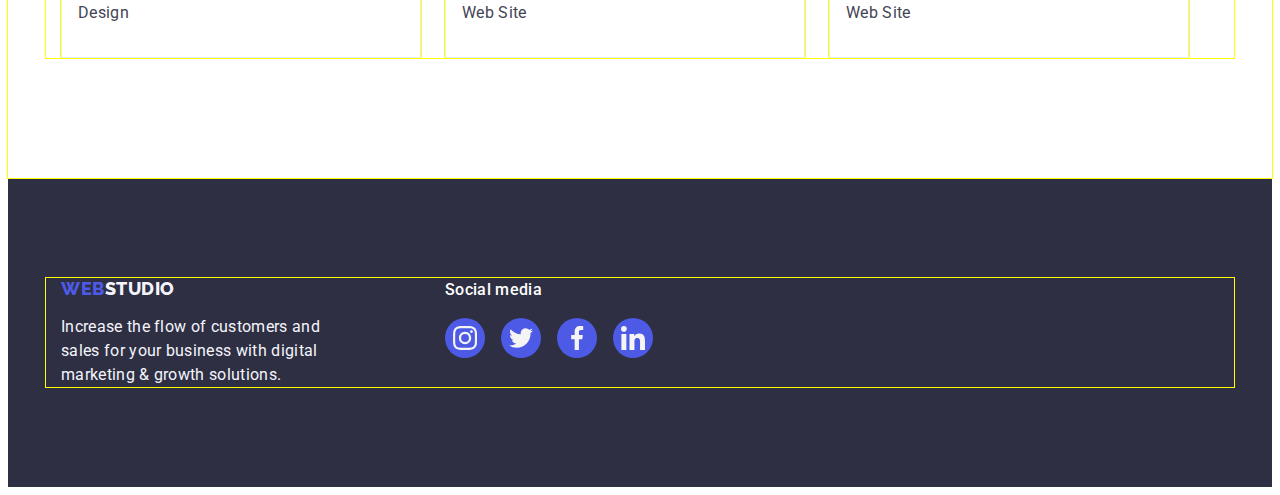
==== commit 4004c1b7: "правка" ====
--- a/portfolio.html
+++ b/portfolio.html
@@ -13,19 +13,13 @@
       rel="stylesheet"
     />
     <!-- Normalize -->
-    <link
-      rel="stylesheet"
-      href="https://cdnjs.cloudflare.com/ajax/libs/modern-normalize/1.1.0/modern-normalize.min.css"
-      integrity="sha512-wpPYUAdjBVSE4KJnH1VR1HeZfpl1ub8YT/NKx4PuQ5NmX2tKuGu6U/JRp5y+Y8XG2tV+wKQpNHVUX03MfMFn9Q=="
-      crossorigin="anonymous"
-      referrerpolicy="no-referrer"
-    />
+    <link rel="stylesheet" href="https://cdnjs.cloudflare.com/ajax/libs/modern-normalize/1.1.0/modern-normalize.min.css" integrity="sha512-wpPYUAdjBVSE4KJnH1VR1HeZfpl1ub8YT/NKx4PuQ5NmX2tKuGu6U/JRp5y+Y8XG2tV+wKQpNHVUX03MfMFn9Q==" crossorigin="anonymous" referrerpolicy="no-referrer" />
     <link rel="stylesheet" href="./css/styles.css" />
   </head>
   <body>
     <!-- header -->
     <!-- header -->
-    <header class="header">
+     <header class="header">
       <div class="header-container container">
         <nav class="header-nav">
           <a class="logo-web link" href="./index.html"
@@ -61,7 +55,6 @@
         </address>
       </div>
     </header>
-
     <!-- main -->
     <main>
       <!-- filter menu -->
@@ -89,7 +82,7 @@
           <!-- porfolio -->
 
           <ul class="list portfolio-menu">
-            <li class="portfolio-item">
+            <li class="portfolio-list">
               <a class="portfolio-item link" href="">
                 <img
                   src="./images/img1.jpg"
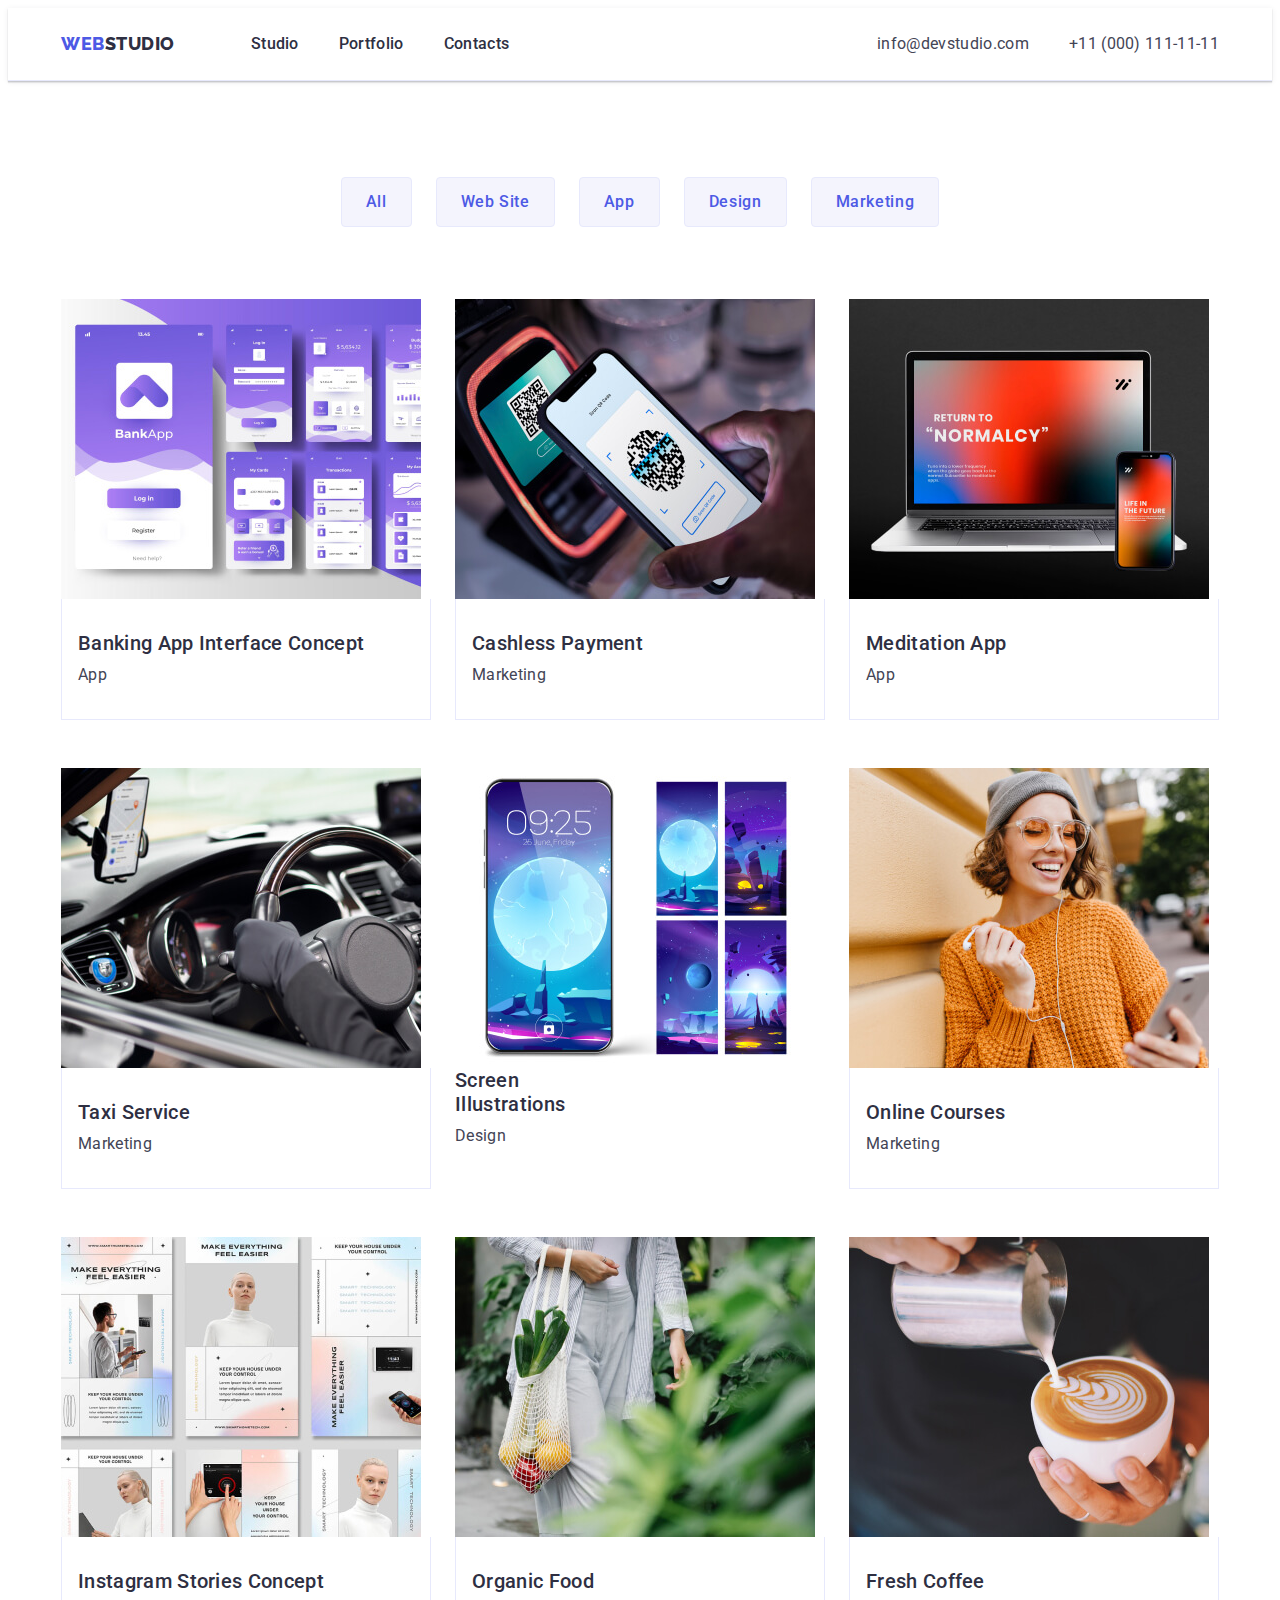
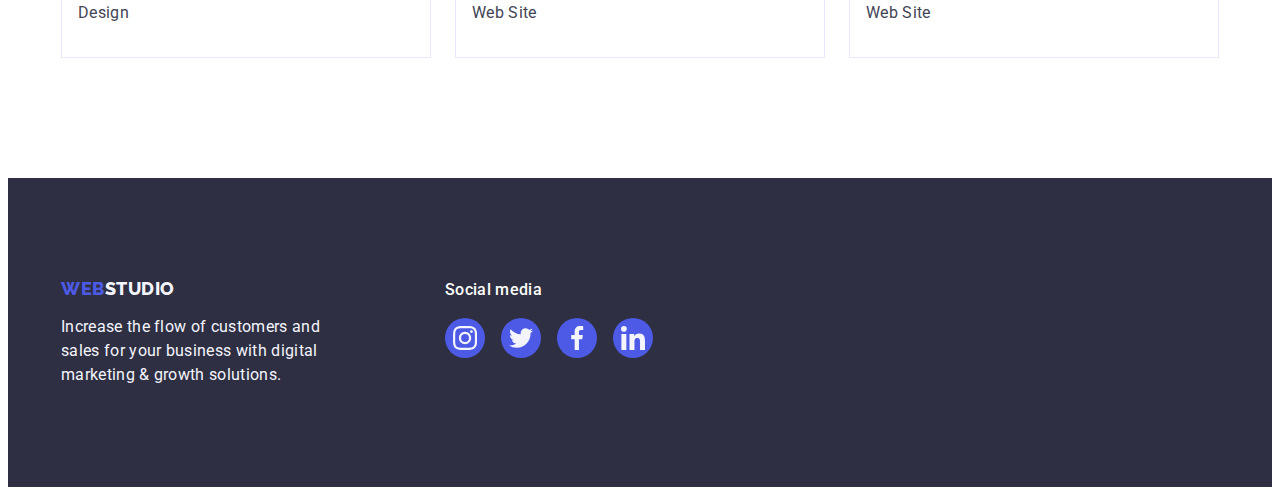
==== commit 968e2d65: "правка" ====
--- a/portfolio.html
+++ b/portfolio.html
@@ -13,13 +13,19 @@
       rel="stylesheet"
     />
     <!-- Normalize -->
-    <link rel="stylesheet" href="https://cdnjs.cloudflare.com/ajax/libs/modern-normalize/1.1.0/modern-normalize.min.css" integrity="sha512-wpPYUAdjBVSE4KJnH1VR1HeZfpl1ub8YT/NKx4PuQ5NmX2tKuGu6U/JRp5y+Y8XG2tV+wKQpNHVUX03MfMFn9Q==" crossorigin="anonymous" referrerpolicy="no-referrer" />
+    <link
+      rel="stylesheet"
+      href="https://cdnjs.cloudflare.com/ajax/libs/modern-normalize/1.1.0/modern-normalize.min.css"
+      integrity="sha512-wpPYUAdjBVSE4KJnH1VR1HeZfpl1ub8YT/NKx4PuQ5NmX2tKuGu6U/JRp5y+Y8XG2tV+wKQpNHVUX03MfMFn9Q=="
+      crossorigin="anonymous"
+      referrerpolicy="no-referrer"
+    />
     <link rel="stylesheet" href="./css/styles.css" />
   </head>
   <body>
     <!-- header -->
     <!-- header -->
-     <header class="header">
+    <header class="header">
       <div class="header-container container">
         <nav class="header-nav">
           <a class="logo-web link" href="./index.html"
@@ -96,8 +102,8 @@
                 </div>
               </a>
             </li>
-            <li class="portfolio-item">
-              <a class="list link" href="">
+            <li class="portfolio-list">
+              <a class="portfolio-item link" href="">
                 <img
                   src="./images/img2.jpg"
                   alt="Marketing Cashless Payment"
@@ -110,8 +116,8 @@
                 </div>
               </a>
             </li>
-            <li class="portfolio-item">
-              <a class="list link" href="">
+            <li class="portfolio-list">
+              <a class="portfolio-item link" href="">
                 <img src="./images/img3.jpg" alt="App Meditation App" width="360" height="300" />
                 <div class="portfolio-card">
                   <h2 class="subtitle subtitle-card">Meditation App</h2>
@@ -119,8 +125,8 @@
                 </div>
               </a>
             </li>
-            <li class="portfolio-item">
-              <a class="list link" href="">
+            <li class="portfolio-list">
+              <a class="portfolio-item link" href="">
                 <img
                   src="./images/img4.jpg"
                   alt="Marketing Taxi Service"
@@ -133,22 +139,22 @@
                 </div>
               </a>
             </li>
-            <li class="portfolio-item">
-              <a class="list link" href="">
+            <li class="portfolio-list">
+              <a class="portfolio-item link" href="">
                 <img
                   src="./images/img5.jpg"
                   alt="Design Screen Illustrations"
                   width="360"
                   height="300"
                 />
-                <div class="portfolio-card">
+                <div class="portfolio-list">
                   <h2 class="subtitle subtitle-card"> Screen Illustrations </h2>
                   <p class="text-main text-card">Design</p>
                 </div>
               </a>
             </li>
-            <li class="portfolio-item">
-              <a class="list link" href="">
+            <li class="portfolio-list">
+              <a class="portfolio-item link" href="">
                 <img
                   src="./images/img6.jpg"
                   alt="Marketing Online Courses"
@@ -161,8 +167,8 @@
                 </div>
               </a>
             </li>
-            <li class="portfolio-item">
-              <a class="list link" href="">
+            <li class="portfolio-list">
+              <a class="portfolio-item link" href="">
                 <img
                   src="./images/img7.jpg"
                   alt="Design Instagram Stories Concept"
@@ -175,8 +181,8 @@
                 </div>
               </a>
             </li>
-            <li class="portfolio-item">
-              <a class="list link" href="">
+            <li class="portfolio-list">
+              <a class="portfolio-item link" href="">
                 <img src="./images/img8.jpg" alt="Web Site Organic Food" width="360" height="300" />
                 <div class="portfolio-card">
                   <h2 class="subtitle subtitle-card"> Organic Food </h2>
@@ -184,8 +190,8 @@
                 </div>
               </a>
             </li>
-            <li class="portfolio-item">
-              <a class="list link" href="">
+            <li class="portfolio-list">
+              <a class="portfolio-item link" href="">
                 <img src="./images/img9.jpg" alt="Web Site Fresh Coffee" width="360" height="300" />
                 <div class="portfolio-card">
                   <h2 class="subtitle subtitle-card"> Fresh Coffee </h2>
@@ -198,7 +204,7 @@
       </section>
     </main>
     <!-- footer -->
-     <footer class="footer">
+    <footer class="footer">
       <div class="container footer-container">
         <div class="footer-container-logo">
           <a class="logo-web link logo-web-margin" href="./index.html"
--- a/css/styles.css
+++ b/css/styles.css
@@ -1,5 +1,5 @@
 :root {
-  --outline: 1px solid yellow;
+  /* --outline: yellow; */
   --primary-brand: #4d5ae5;
   --pressed-state: #404bbf;
   --text-main: #434455;
@@ -286,7 +286,9 @@
   height: 100%;
   border-radius: 50%;
   background-color: var(--primary-brand);
-  fill: #fff;
+}
+.team-icon {
+  fill: #f4f4fd;
 }
 .team-card-list :hover,
 .team-card-list :focus {
@@ -377,8 +379,9 @@
   height: 100%;
   border-radius: 50%;
   background-color: var(--primary-brand);
-  fill: #f4f4f4;
-}
+  fill: #f4f4fd
+ }
+
 .footer-list :hover,
 .footer-list :focus {
   background-color: #31d0aa;
@@ -416,7 +419,8 @@
 .button-filter :hover,
 .button-filter :focus {
   background: var(--pressed-state, #404bbf);
-   box-shadow: 0px 3px 1px rgba(0, 0, 0, 0.1), 0px 2px 1px rgba(0, 0, 0, 0.08), 0px 2px 2px rgba(0, 0, 0, 0.12);  
+  box-shadow: 0px 3px 1px rgba(0, 0, 0, 0.1), 0px 2px 1px rgba(0, 0, 0, 0.08),
+    0px 2px 2px rgba(0, 0, 0, 0.12);
   border: 1px solid transparent;
   color: var(--white-background, #ffffff);
   cursor: pointer;
@@ -432,17 +436,17 @@
 }
 .portfolio-item {
   display: block;
-}
-.button-filter :hover,
-.button-filter :focus {
-  box-shadow: 0px 1px 6px rgba(46, 47, 66, 0.08), 0px 1px 1px rgba(46, 47, 66, 0.16),
-    0px 2px 1px rgba(46, 47, 66, 0.08);
 }
 .portfolio-card {
   outline: var(--outline);
   padding: 32px 16px;
   border: 1px solid #e7e9fc;
   border-top: none;
+}
+.portfolio-item :hover,
+.portfolio-item :focus {
+  box-shadow: 0px 1px 6px rgba(46, 47, 66, 0.08), 0px 1px 1px rgba(46, 47, 66, 0.16),
+    0px 2px 1px rgba(46, 47, 66, 0.08);
 }
 .subtitle-card {
   margin-bottom: 8px;
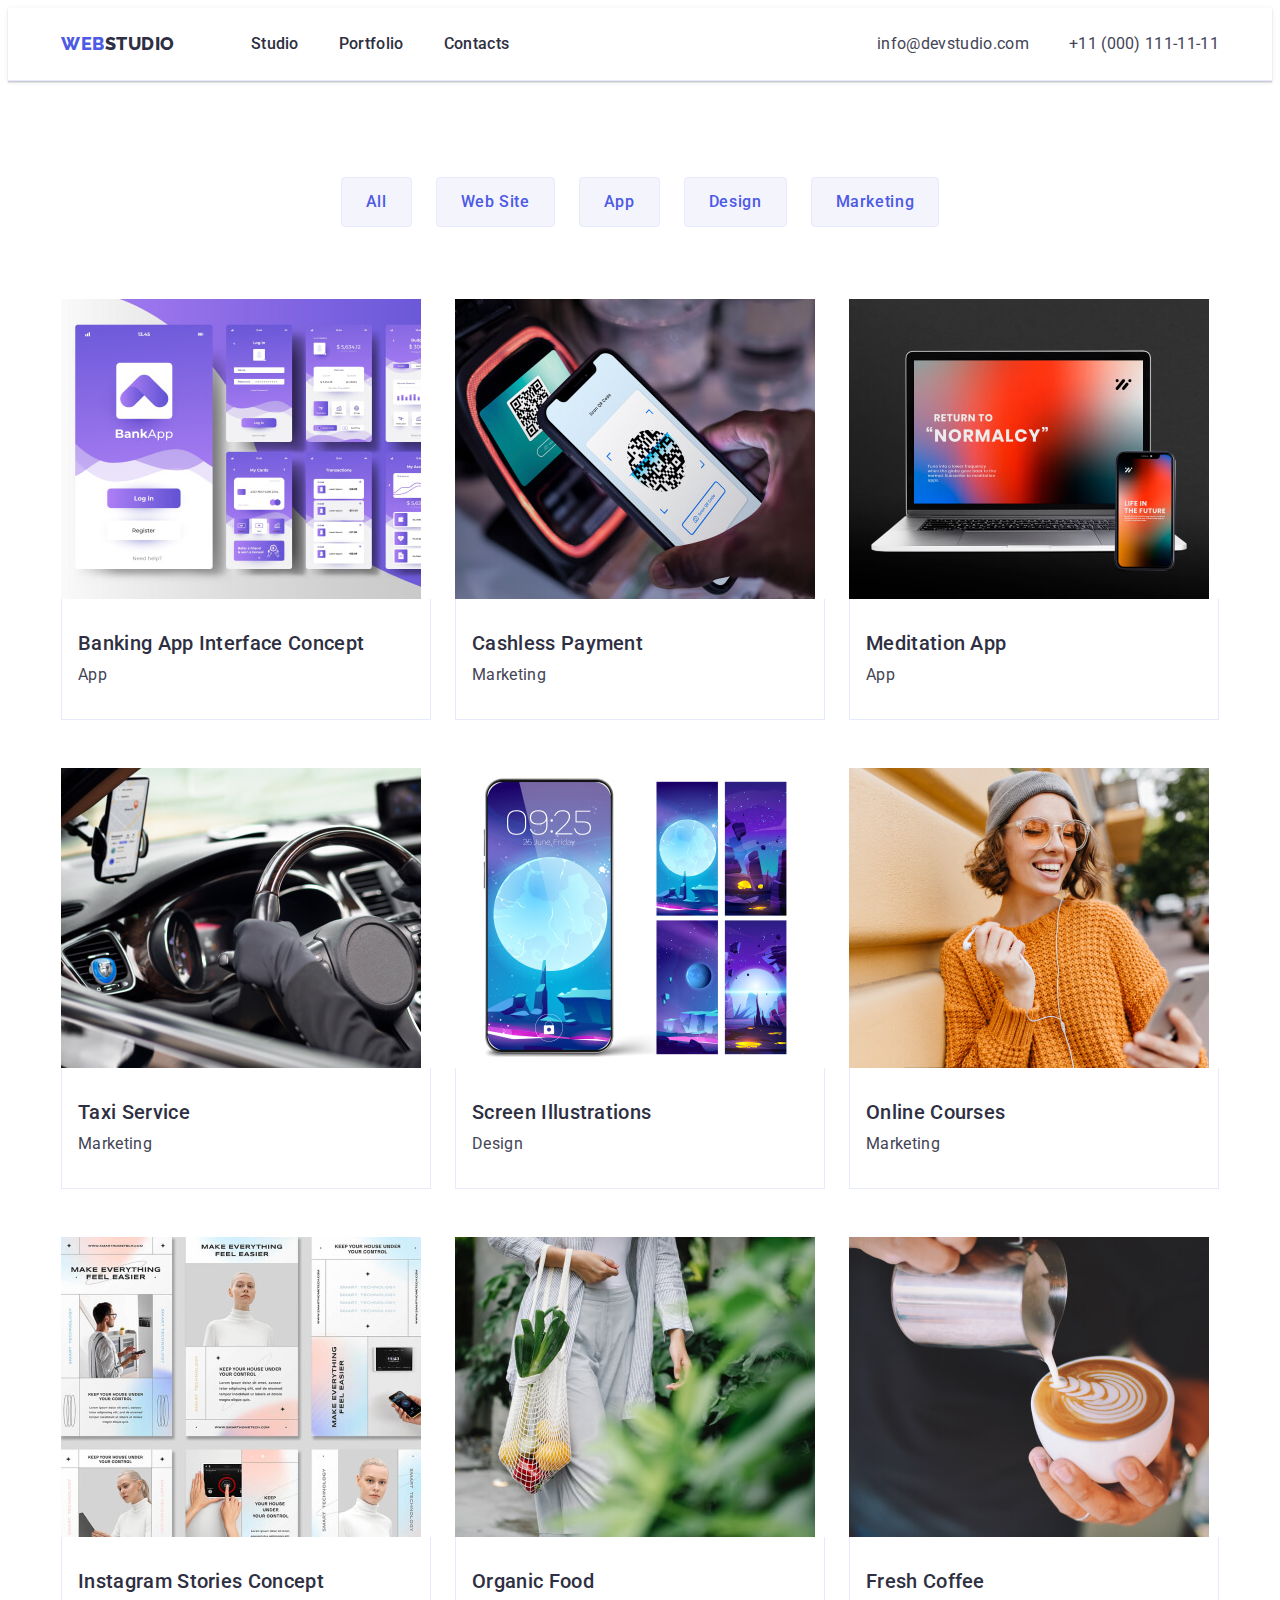
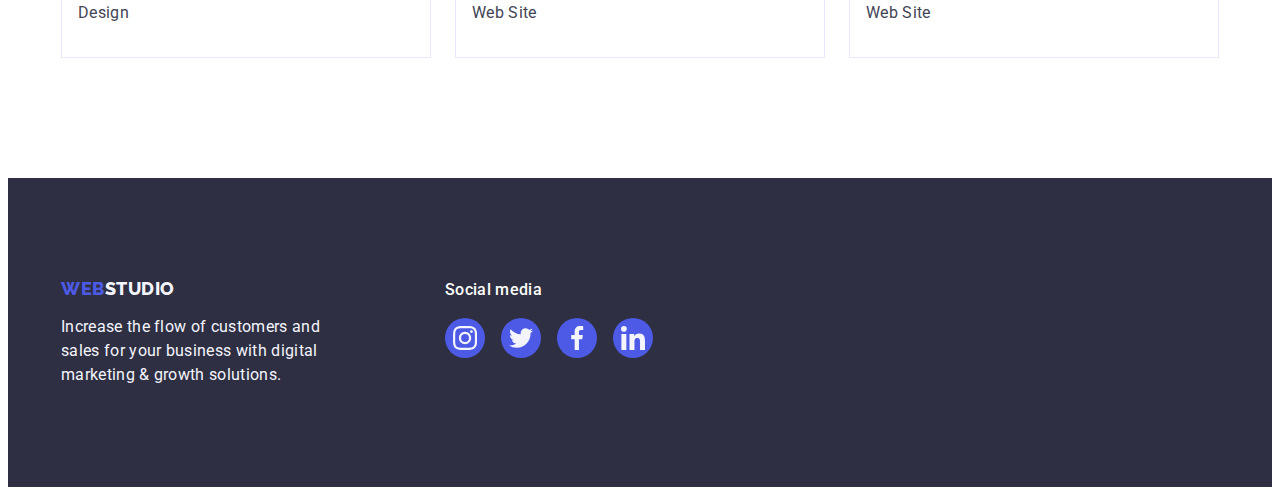
==== commit 4705f3d2: "правка" ====
--- a/portfolio.html
+++ b/portfolio.html
@@ -147,7 +147,7 @@
                   width="360"
                   height="300"
                 />
-                <div class="portfolio-list">
+                <div class="portfolio-card">
                   <h2 class="subtitle subtitle-card"> Screen Illustrations </h2>
                   <p class="text-main text-card">Design</p>
                 </div>
--- a/css/styles.css
+++ b/css/styles.css
@@ -290,8 +290,8 @@
 .team-icon {
   fill: #f4f4fd;
 }
-.team-card-list :hover,
-.team-card-list :focus {
+.team-card-item:hover,
+.team-card-item:focus {
   background-color: var(--pressed-state);
 }
 
@@ -312,7 +312,6 @@
   height: 88px;
   width: calc((100% - 120px) / 6);
 }
-
 .customers-item {
   display: flex;
   align-items: center;
@@ -325,8 +324,8 @@
   fill: currentColor;
 }
 
-.customers-list :hover,
-.customers-list :focus {
+.customers-item:hover,
+.customers-item:focus {
   border-color: #404bbf;
   color: #404bbf;
 }
@@ -379,11 +378,10 @@
   height: 100%;
   border-radius: 50%;
   background-color: var(--primary-brand);
-  fill: #f4f4fd
- }
-
-.footer-list :hover,
-.footer-list :focus {
+  fill: #f4f4fd;
+}
+.footer-item:hover,
+.footer-item:focus {
   background-color: #31d0aa;
 }
 /* --page portfolio-- */
@@ -416,14 +414,14 @@
   text-align: center;
   color: var(--primary-brand, #4d5ae5);
 }
-.button-filter :hover,
-.button-filter :focus {
+.button-filter:hover ,
+.button-filter:focus {
   background: var(--pressed-state, #404bbf);
+  border: 1px solid transparent #e7e9fc;;
+  color: var(--white-background, #ffffff);
+  cursor: pointer;
   box-shadow: 0px 3px 1px rgba(0, 0, 0, 0.1), 0px 2px 1px rgba(0, 0, 0, 0.08),
     0px 2px 2px rgba(0, 0, 0, 0.12);
-  border: 1px solid transparent;
-  color: var(--white-background, #ffffff);
-  cursor: pointer;
 }
 .portfolio-menu {
   display: flex;
@@ -443,8 +441,8 @@
   border: 1px solid #e7e9fc;
   border-top: none;
 }
-.portfolio-item :hover,
-.portfolio-item :focus {
+.portfolio-item:hover,
+.portfolio-item:focus {
   box-shadow: 0px 1px 6px rgba(46, 47, 66, 0.08), 0px 1px 1px rgba(46, 47, 66, 0.16),
     0px 2px 1px rgba(46, 47, 66, 0.08);
 }
